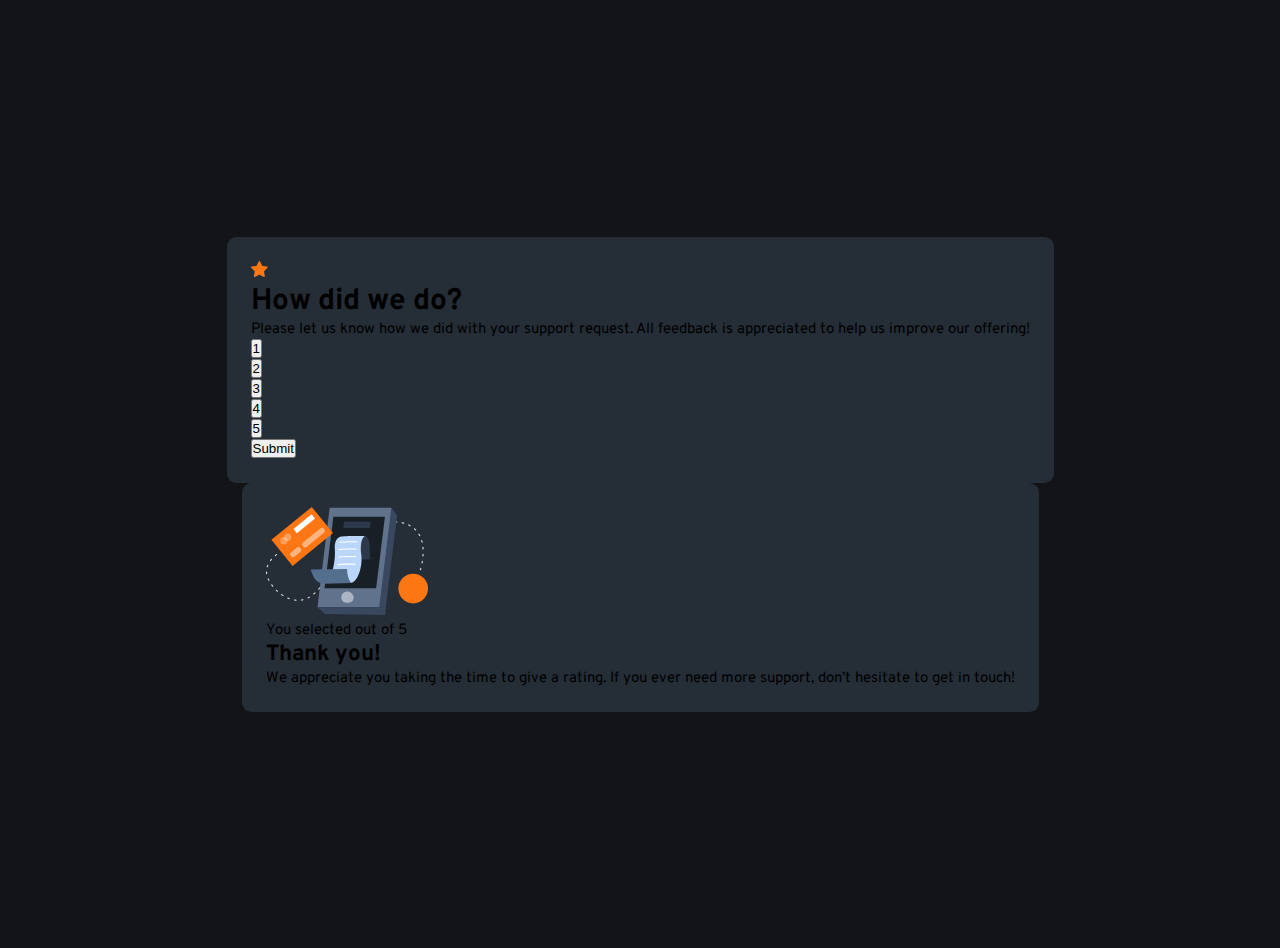
==== interactive-rating-component-main/index.html @ b77f3d75 "1️⃣" ====
<!DOCTYPE html>
<html lang="en">
<head>
  <meta charset="UTF-8">
  <meta name="viewport" content="width=device-width, initial-scale=1.0"> <!-- displays site properly based on user's device -->

  <link rel="icon" type="image/png" sizes="32x32" href="./images/favicon-32x32.png">
  
  <title>Frontend Mentor | Interactive rating component</title>

  <link rel="preconnect" href="https://fonts.googleapis.com">
  <link rel="preconnect" href="https://fonts.gstatic.com" crossorigin>
  <link href="https://fonts.googleapis.com/css2?family=Overpass:wght@400;700&display=swap" rel="stylesheet">

  <link rel="stylesheet" href="style.css">

</head>
<body>

  <!-- Rating state start -->

  <div class="main-container">
  <img src="./images/icon-star.svg" alt="star-image">
  <h1>How did we do?</h1>

  <p>Please let us know how we did with your support request. All feedback is appreciated 
    to help us improve our offering!</p>

  <ul><button class="btn">1</button></ul>
  <ul><button class="btn">2</button></ul>
  <ul><button class="btn">3</button></ul>
  <ul><button class="btn">4</button></ul>
  <ul><button class="btn">5</button></ul>

  <button class="btn-submit">Submit</button>
  </div>

  <!-- Rating state end -->

  <!-- Thank you state start -->

  <div class="thank-you">
  <img src="./images/illustration-thank-you.svg" alt="thank-you-image">
  <p>You selected <!-- Add rating here --> out of 5</p>

  <h2>Thank you!</h2>

  <p>We appreciate you taking the time to give a rating. If you ever need more support, 
    don’t hesitate to get in touch!</p>

  </div>

  <!-- Thank you state end -->

  
  <!-- <div class="attribution">
    Challenge by <a href="https://www.frontendmentor.io?ref=challenge" target="_blank">Frontend Mentor</a>. 
    Coded by <a href="#">Your Name Here</a>.
  </div> -->

  <script src="index.js"></script>
</body>
</html>
---- interactive-rating-component-main/style.css ----
.attribution { 
    font-size: 11px; 
    text-align: center; }

.attribution a { 
    color: hsl(228, 45%, 44%); }


*{
    margin:0;
    padding: 0;
    box-sizing: border-box;
}

body{
    font-family: 'Overpass', sans-serif;
    font-size: 0.93rem;
    background-color: hsl(216, 12%, 8%);
    margin:1.5rem;
    display: flex;
    align-items: center;
    justify-content: center;
    min-height: 100vh;
    flex-direction: column;
}

.main-container , .thank-you {
    background-color: hsl(213, 19%, 18%);
    padding: 1.5rem;
    border-radius: 0.6rem;
}

.main-container img{
    background-color: hsl(213, 19%, 18%);
}

ul{
    list-style: none;
}
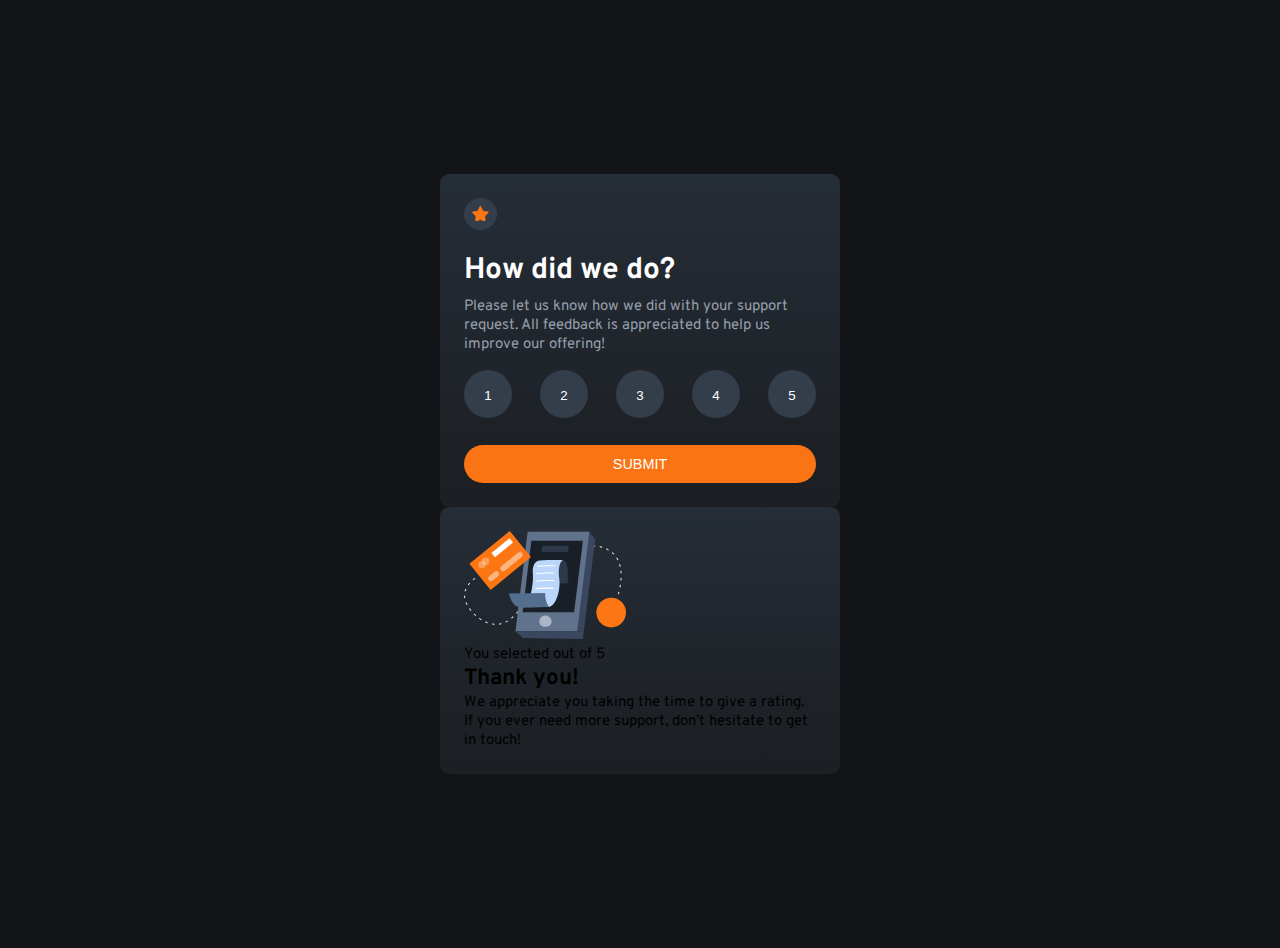
==== commit b9624c6a: "1️⃣" ====
--- a/interactive-rating-component-main/index.html
+++ b/interactive-rating-component-main/index.html
@@ -26,11 +26,13 @@
   <p>Please let us know how we did with your support request. All feedback is appreciated 
     to help us improve our offering!</p>
 
-  <ul><button class="btn">1</button></ul>
-  <ul><button class="btn">2</button></ul>
-  <ul><button class="btn">3</button></ul>
-  <ul><button class="btn">4</button></ul>
-  <ul><button class="btn">5</button></ul>
+  <ul>
+    <li><button class="btn">1</button></li>
+    <li><button class="btn">2</button></li>
+    <li><button class="btn">3</button></li>
+    <li><button class="btn">4</button></li>
+    <li><button class="btn">5</button></li>
+  </ul>
 
   <button class="btn-submit">Submit</button>
   </div>
--- a/interactive-rating-component-main/style.css
+++ b/interactive-rating-component-main/style.css
@@ -25,15 +25,83 @@
 }
 
 .main-container , .thank-you {
-    background-color: hsl(213, 19%, 18%);
+    background-image: linear-gradient(hsl(213, 19%, 18%), hsla(214, 11%, 13%, 0.814));
     padding: 1.5rem;
     border-radius: 0.6rem;
+    max-width: 400px;
 }
 
 .main-container img{
-    background-color: hsl(213, 19%, 18%);
+    background-color: hsl(214, 18%, 25%);
+    padding:0.5rem;
+    border-radius: 50%;
 }
 
-ul{
+.main-container h1{
+    margin: 1rem 0 0.5rem;
+    color: white;
+}
+
+.main-container p{
+    color: hsl(217, 12%, 63%);
+    margin-bottom: 1rem;
+}
+
+.main-container ul{
+    display: flex;
+    align-items: center;
+    justify-content: space-between;
     list-style: none;
-}+    flex-wrap: wrap;
+    margin-bottom: 1.7rem;
+    /* flex-direction: row;
+    align-items: center;
+    justify-content: space-between; */
+}
+
+/* ul{
+    list-style: none;
+} */
+
+.main-container ul li button{
+    width: 3rem;
+    height:3rem;
+    border-radius: 50%;
+    border:none;
+    color: white;
+    background-color: hsl(214, 18%, 25%);
+    cursor:pointer;
+    padding-top: 0.2rem;
+    transition: 0.3s;
+}
+
+.main-container ul li button:hover{
+    background-color: hsl(25, 97%, 53%);
+}
+
+.main-container ul li button:focus{
+    background-color: hsl(217, 12%, 63%);
+}
+
+.btn-submit{
+    background-color: hsl(25, 97%, 53%);
+    border: none;
+    width:100%;
+    padding: 0.7rem 0 0.7rem;
+    color: white;
+    border-radius: 30px;
+    font-size: 0.9rem;
+    text-transform: uppercase;
+    font-weight: 400;
+    transition: 0.3s;
+    cursor: pointer;
+    /* letter-spacing: 0.1rem; */
+}
+
+.btn-submit:hover{
+    background-color: white;
+    color: hsl(25, 97%, 53%);
+    /* letter-spacing: 0.1rem; */
+}
+
+
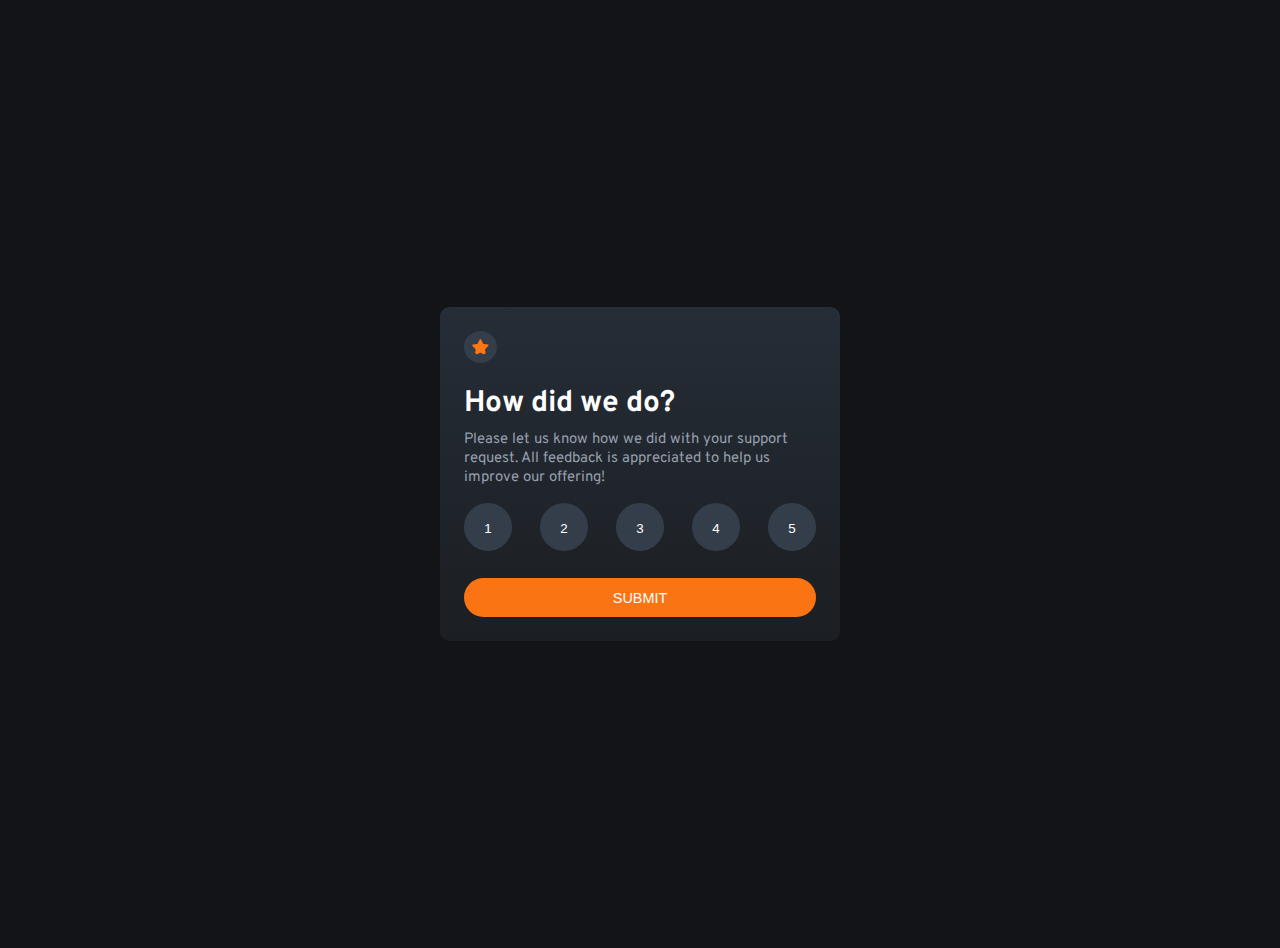
==== commit c856adff: "1️⃣" ====
--- a/interactive-rating-component-main/index.html
+++ b/interactive-rating-component-main/index.html
@@ -34,16 +34,16 @@
     <li><button class="btn">5</button></li>
   </ul>
 
-  <button class="btn-submit">Submit</button>
+  <button class="btn-submit" id="submit">Submit</button>
   </div>
 
   <!-- Rating state end -->
 
   <!-- Thank you state start -->
 
-  <div class="thank-you">
+  <div class="thank-you hidden">
   <img src="./images/illustration-thank-you.svg" alt="thank-you-image">
-  <p>You selected <!-- Add rating here --> out of 5</p>
+  <p class="grade">You selected <!-- Add rating here --> out of 5</p>
 
   <h2>Thank you!</h2>
 
--- a/interactive-rating-component-main/style.css
+++ b/interactive-rating-component-main/style.css
@@ -104,4 +104,37 @@
     /* letter-spacing: 0.1rem; */
 }
 
+.thank-you{
+    display:flex;
+    flex-direction: column;
+    align-items: center;
+    text-align: center;
+}
 
+.thank-you img{
+    margin : 0 auto 2rem;
+    display: block;
+}
+
+.thank-you .grade{
+    background-color: hsl(214, 18%, 25%);
+    color: hsl(25, 97%, 53%);
+    padding: 0.3rem 0.7rem 0.2rem;
+    border-radius: 30px;
+    margin-bottom: 1rem;
+}
+
+.thank-you h2{
+    margin: 0rem 0 0.5rem;
+    color: white;
+}
+
+.thank-you p{
+    color: hsl(217, 12%, 63%);
+}
+
+.hidden{
+    display: none;
+}
+
+
